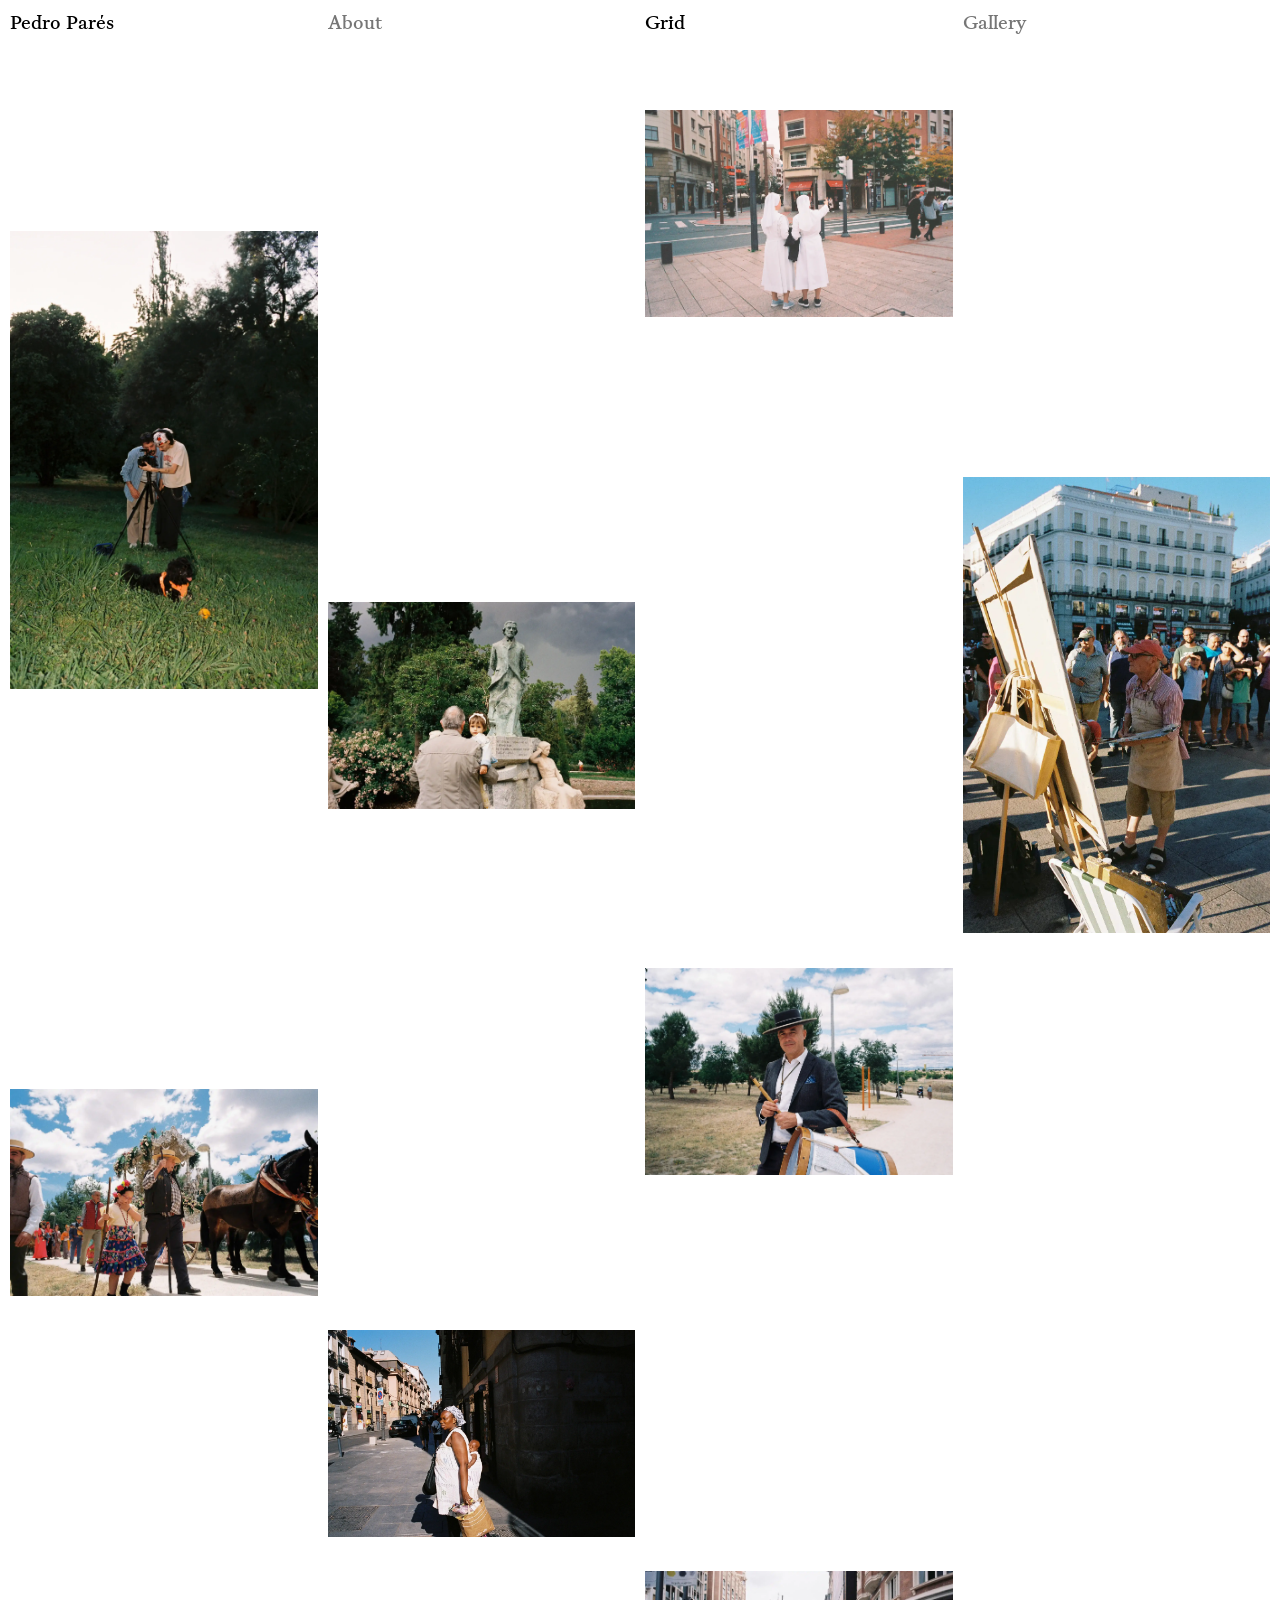
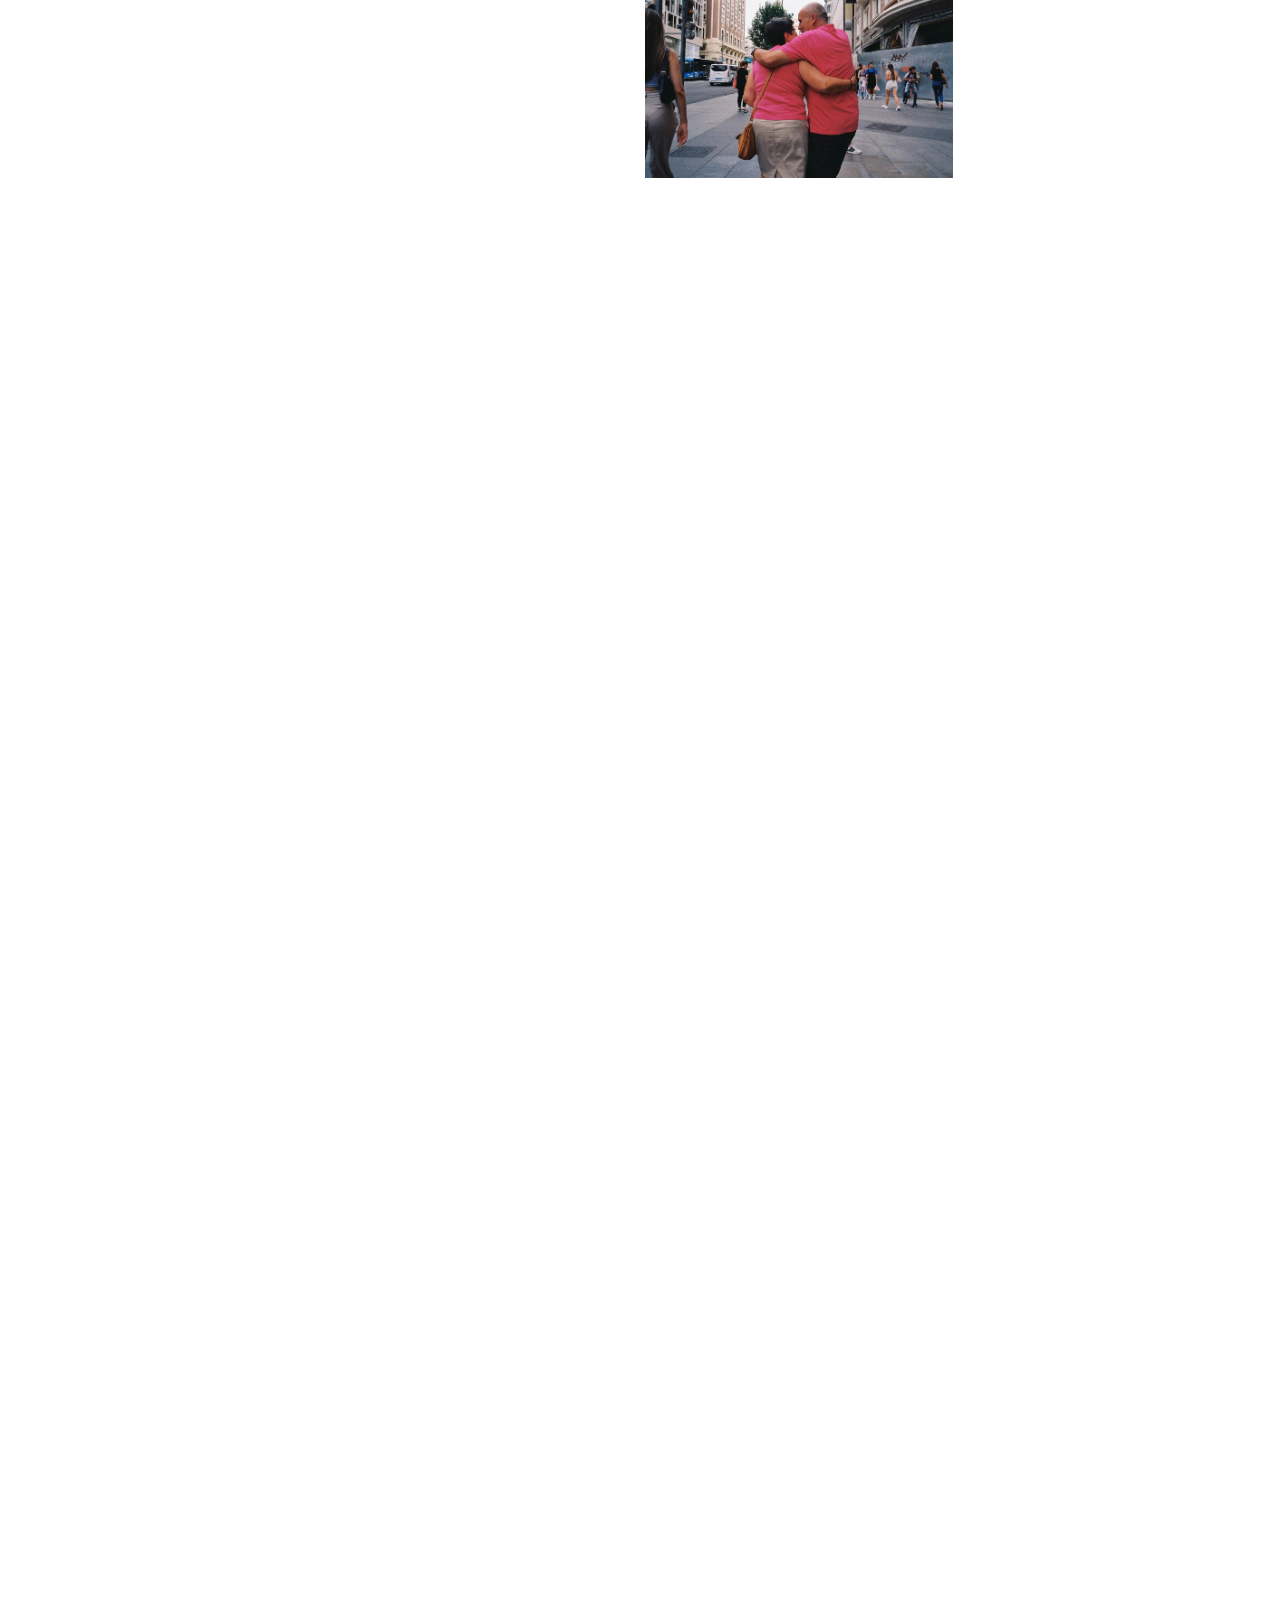
==== index.html @ 8b2f490a "Primer commit" ====
<!DOCTYPE html>
<html lang="en">
<head>
    <meta charset="UTF-8">
    <meta name="viewport" content="width=device-width, initial-scale=1.0">
    <title>Pedro Portfolio</title>
    <meta name="description" content="Photographic archive of street photography showing real urban life and city scenes.">
    <link rel="preload" href="Fuentes/ABC/ABCGaisyr-Light-Trial.woff2" as="font" type="font/woff2" crossorigin>
    <link rel="stylesheet" href="css/index.css">
    <link rel="icon" href="Media/favicon.png" type="image/png">
    <script defer src="js/index.js"></script>
</head>

<body>
<!--
    PEDRO PARÉS - PORTFOLIO
    Página principal con grid de fotografías en color.
    Secciones: Header, About, Grid Color, Back to Top, Footer Mobile
-->
    <svg xmlns="http://www.w3.org/2000/svg" style="display:none">
        <symbol id="icon-arrow-up" viewBox="0 0 45.83 78.14">
            <line stroke="#000" stroke-miterlimit="10" stroke-width="3" fill="#fff" x1="22.84" y1="2.15" x2="22.84" y2="78.14"/>
            <polyline fill="none" stroke="#000" stroke-miterlimit="10" stroke-width="3" points=".71 23.6 22.9 1.41 45.12 23.64"/>
        </symbol>
    </svg>
    <!-- HEADER -->
    <header class="header">

        <nav class="nav">
            <ul class="nav__ul">
                <li class="nav__link"><h1 class="h1">Pedro Parés</h1></li>
                <li class="nav__link nav__about">
                    <a href="#" class="nav__a notselected openAbout" title="About">About</a>
                </li>
                <li class="nav__link">
                    <span class="nav__a a" title="Grid section">Grid</span>
                </li>
                <li class="nav__link">
                    <a href="galeriacolor.html" class="nav__a notselected" title="Go to Gallery page">Gallery</a>
                </li>
            </ul>
        </nav>

    </header>


    <div class="header_small">

        <nav class="nav_small">
            <ul class="nav_small__ul">
                <li class="nav_small__link">
                    <span class="h1" title="Pedro Parés">Pedro Parés</span>
                </li>
                <li class="nav_small__link nav_small__about">
                    <a href="#" class="nav_small__a notselected openAbout" title="Open About section">
                        About
                    </a>
                </li>
            </ul>
        </nav>

    </div>
    <!-- HEADER -->


    <main>
    <!-- ABOUT -->
        <div class="about__container">

            <div class="about_content">

                <div class="about_grid">
                    <div class="div_grid__big">
                        <p class="p_about"> Pedro Parés is a Venezuelan photographer based in Madrid (Spain).
                        His work focuses on street photography, with a particular emphasis on portraying
                        cultural richness that surrounds us and exploring complex human emotions.
                        He also has a strong interest in the audiovisual field, with extensive experience
                        as a camera assistant and in the field of image direction.</p>
                    </div>
                </div>

                <div class="information_grid">
                    <div class="information_grid__contact">
                        <h2 class="contact_h2">Contact</h2>
                        <div class="contact_p__div">
                            <p class="p_contact">Photographs available for sell.</p>
                            <p class="p_contact">Price upon request.</p>
                        </div>
                        
                        <ul class="ul_contact">
                            <li class="li_contact"><a href="mailto:pedroapares@gmail.com" class="a_contact" title="Email">pedroapares@gmail.com</a></li>
                            <li class="li_contact"><a href="https://instagram.com/thespecialpares" class="a_contact" title="Instagram" target="_blank" rel="noreferrer">@thespecialpares</a></li>
                            <li class="li_contact"><a href="tel:+31654654876" class="a_contact" title="Phone">+31 654 654 876</a></li>
                        </ul>
                    </div>
                    <div class="information_grid__experience">
                        <h2 class="experience_h2">Experience</h2>
                        <ul class="ul_experience">
                            <li class="li_experience">Art Direction</li>
                            <li class="li_experience">Wedding Photography</li>
                            <li class="li_experience">Set Design</li>
                            <li class="li_experience">Event Photography</li>
                            <li class="li_experience">Photojournalism</li>
                        </ul>
                    </div>
                    <div class="information_grid__colaborators">
                        <h2 class="colaborators_h2">Colaborators</h2>
                        <ul class="ul_colaborators">
                            <li class="li_colaborators">Santiago Giusto</li>
                            <li class="li_colaborators">Nelson Van Campenhout</li>
                            <li class="li_colaborators">Leonardo Linan</li>
                            <li class="li_colaborators">Clara Murchinson</li>
                            <li class="li_colaborators">Margaux Jacques Linan</li>
                        </ul>
                    </div>
                </div>
                
            </div>

        </div>
    <!-- ABOUT -->



    <!-- GRID COLOR -->
    <div class="div__grid__color">
        <div class="div_img img_1__color img_horizontal">
            <picture>
                <source srcset="Media/optimizadas/grid_1_color.webp" type="image/webp">
                <img 
                    src="Media/grid_1_color.jpg"
                    alt="Street photography image"
                    title="Photograph 01"
                    fetchpriority="high"
                >
            </picture>
            <p class="caption">( 01 )</p>
        </div>

        <div class="div_img img_2__color img_vertical">
            <picture>
                <source srcset="Media/optimizadas/grid_2_color.webp" type="image/webp">
                <img 
                    src="Media/grid_2_color.jpg"
                    alt="Street photography image"
                    title="Photograph 02"
                    fetchpriority="high"
                >
            </picture>
            <p class="caption">( 02 )</p>
        </div>

        <div class="div_img img_3__color img_vertical">
            <picture>
                <source srcset="Media/optimizadas/grid_3_color.webp" type="image/webp">
                <img 
                    src="Media/grid_3_color.jpg"
                    alt="Street photography image"
                    title="Photograph 03"
                    fetchpriority="high"
                >
            </picture>
            <p class="caption">( 03 )</p>
        </div>

        <div class="div_img img_4__color img_horizontal">
            <picture>
                <source srcset="Media/optimizadas/grid_4_color.webp" type="image/webp">
                <img 
                    src="Media/grid_4_color.jpg"
                    alt="Street photography image"
                    title="Photograph 04"
                    fetchpriority="high"
                >
            </picture>
            <p class="caption">( 04 )</p>
        </div>

        <div class="div_img img_5__color img_horizontal">
            <picture>
                <source srcset="Media/optimizadas/grid_5_color.webp" type="image/webp">
                <img 
                    src="Media/grid_5_color.jpg"
                    alt="Street photography image"
                    title="Photograph 05"
                    loading="lazy"
                >
            </picture>
            <p class="caption">( 05 )</p>
        </div>

        <div class="div_img img_6__color img_horizontal">
            <picture>
                <source srcset="Media/optimizadas/grid_6_color.webp" type="image/webp">
                <img 
                    src="Media/grid_6_color.jpg"
                    alt="Street photography image"
                    title="Photograph 06"
                    loading="lazy"
                >
            </picture>
            <p class="caption">( 06 )</p>
        </div>

        <div class="div_img img_7__color img_horizontal">
            <picture>
                <source srcset="Media/optimizadas/grid_7_color.webp" type="image/webp">
                <img 
                    src="Media/grid_7_color.jpg"
                    alt="Street photography image"
                    title="Photograph 07"
                    loading="lazy"
                >
            </picture>
            <p class="caption">( 07 )</p>
        </div>

        <div class="div_img img_8__color img_horizontal">
            <picture>
                <source srcset="Media/optimizadas/grid_8_color.webp" type="image/webp">
                <img 
                    src="Media/grid_8_color.jpg"
                    alt="Street photography image"
                    title="Photograph 08"
                    loading="lazy"
                >
            </picture>
            <p class="caption">( 08 )</p>
        </div>

        <div class="div_img img_9__color img_vertical">
            <picture>
                <source srcset="Media/optimizadas/grid_9_color.webp" type="image/webp">
                <img 
                    src="Media/grid_9_color.jpg"
                    alt="Street photography image"
                    title="Photograph 09"
                    loading="lazy"
                >
            </picture>
            <p class="caption">( 09 )</p>
        </div>

        <div class="div_img img_10__color img_vertical">
            <picture>
                <source srcset="Media/optimizadas/grid_10_color.webp" type="image/webp">
                <img 
                    src="Media/grid_10_color.jpg"
                    alt="Street photography image"
                    title="Photograph 10"
                    loading="lazy"
                >
            </picture>
            <p class="caption">( 10 )</p>
        </div>

        <div class="div_img img_11__color img_horizontal">
            <picture>
                <source srcset="Media/optimizadas/grid_11_color.webp" type="image/webp">
                <img 
                    src="Media/grid_11_color.jpg"
                    alt="Street photography image"
                    title="Photograph 11"
                    loading="lazy"
                >
            </picture>
            <p class="caption">( 11 )</p>
        </div>

        <div class="div_img img_12__color img_horizontal">
            <picture>
                <source srcset="Media/optimizadas/grid_12_color.webp" type="image/webp">
                <img 
                    src="Media/grid_12_color.jpg"
                    alt="Street photography image"
                    title="Photograph 12"
                    loading="lazy"
                >
            </picture>
            <p class="caption">( 12 )</p>
        </div>

            <div class="div_img img_13__color img_horizontal">
            <picture>
                <source srcset="Media/optimizadas/grid_13_color.webp" type="image/webp">
                <img 
                    src="Media/grid_13_color.jpg"
                    alt="Street photography image"
                    title="Photograph 13"
                    loading="lazy"
                >
            </picture>
            <p class="caption">( 13 )</p>
        </div>

        <div class="div_img img_14__color img_horizontal">
            <picture>
                <source srcset="Media/optimizadas/grid_14_color.webp" type="image/webp">
                <img 
                    src="Media/grid_14_color.jpg"
                    alt="Street photography image"
                    title="Photograph 14"
                    loading="lazy"
                >
            </picture>
            <p class="caption">( 14 )</p>
        </div>

        <div class="div_img img_15__color img_horizontal">
            <picture>
                <source srcset="Media/optimizadas/grid_15_color.webp" type="image/webp">
                <img 
                    src="Media/grid_15_color.jpg"
                    alt="Street photography image"
                    title="Photograph 15"
                    loading="lazy"
                >
            </picture>
            <p class="caption">( 15 )</p>
        </div>

        <div class="div_img img_16__color img_horizontal">
            <picture>
                <source srcset="Media/optimizadas/grid_16_color.webp" type="image/webp">
                <img 
                    src="Media/grid_16_color.jpg"
                    alt="Street photography image"
                    title="Photograph 16"
                    loading="lazy"
                >
            </picture>
            <p class="caption">( 16 )</p>
        </div>

        <div class="div_img img_17__color img_horizontal">
            <picture>
                <source srcset="Media/optimizadas/grid_17_color.webp" type="image/webp">
                <img 
                    src="Media/grid_17_color.jpg"
                    alt="Street photography image"
                    title="Photograph 17"
                    loading="lazy"
                >
            </picture>
            <p class="caption">( 17 )</p>
        </div>

        <div class="div_img img_18__color img_horizontal">
            <picture>
                <source srcset="Media/optimizadas/grid_18_color.webp" type="image/webp">
                <img 
                    src="Media/grid_18_color.jpg"
                    alt="Street photography image"
                    title="Photograph 18"
                    loading="lazy"
                >
            </picture>
            <p class="caption">( 18 )</p>
        </div>

        <div class="div_img img_19__color img_vertical">
            <picture>
                <source srcset="Media/optimizadas/grid_19_color.webp" type="image/webp">
                <img 
                    src="Media/grid_19_color.jpg"
                    alt="Street photography image"
                    title="Photograph 19"
                    loading="lazy"
                >
            </picture>
            <p class="caption">( 19 )</p>
        </div>

        <div class="div_img img_20__color img_horizontal">
            <picture>
                <source srcset="Media/optimizadas/grid_20_color.webp" type="image/webp">
                <img 
                    src="Media/grid_20_color.jpg"
                    alt="Street photography image"
                    title="Photograph 20"
                    loading="lazy"
                >
            </picture>
            <p class="caption">( 20 )</p>
        </div>

        <div class="div_img img_21__color img_horizontal">
            <picture>
                <source srcset="Media/optimizadas/grid_21_color.webp" type="image/webp">
                <img 
                    src="Media/grid_21_color.jpg"
                    alt="Street photography image"
                    title="Photograph 21"
                    loading="lazy"
                >
            </picture>
            <p class="caption">( 21 )</p>
        </div>

        <div class="div_img img_22__color img_vertical">
            <picture>
                <source srcset="Media/optimizadas/grid_22_color.webp" type="image/webp">
                <img 
                    src="Media/grid_22_color.jpg"
                    alt="Street photography image"
                    title="Photograph 22"
                    loading="lazy"
                >
            </picture>
            <p class="caption">( 22 )</p>
        </div>

        <div class="div_img img_23__color img_horizontal">
            <picture>
                <source srcset="Media/optimizadas/grid_23_color.webp" type="image/webp">
                <img 
                    src="Media/grid_23_color.jpg"
                    alt="Street photography image"
                    title="Photograph 23"
                    loading="lazy"
                >
            </picture>
            <p class="caption">( 23 )</p>
        </div>

        <div class="div_img img_24__color img_horizontal">
            <picture>
                <source srcset="Media/optimizadas/grid_24_color.webp" type="image/webp">
                <img 
                    src="Media/grid_24_color.jpg"
                    alt="Street photography image"
                    title="Photograph 24"
                    loading="lazy"
                >
            </picture>
            <p class="caption">( 24 )</p>
        </div>

        <div class="div_img img_25__color img_horizontal">
            <picture>
                <source srcset="Media/optimizadas/grid_25_color.webp" type="image/webp">
                <img 
                    src="Media/grid_25_color.jpg"
                    alt="Street photography image"
                    title="Photograph 25"
                    loading="lazy"
                >
            </picture>
            <p class="caption">( 25 )</p>
        </div>

    </div>




    <!-- BACK TO THE TOP -->
    <div class="div_backTop">
        <ul class="ul_backTop">
            <li class="li_backTop"></li>
            <li class="li_backTop"></li>
            <li class="li_backTop"></li>
            <li class="li_backTop">
                <a href="#" id="btnTop" class="footer__a" title="Back to the top button">
                    <svg width="24" height="40">
                        <use href="#icon-arrow-up"/>
                    </svg>
                </a>
            </li>
        </ul>
    </div>
    <!-- BACK TO THE TOP -->



    </main>
    <!-- FOOTER MOBILE -->
    <footer class="footer">
        <ul class="ul_footer">
            <li class="li_footer">
                <span class="a__footer a" title="Grid">Grid</span>
            </li>
            <li class="li_footer">
                <a href="galeriacolor.html" class="a_footer notselected" title="Gallery">Gallery</a>
            </li>
        </ul>

    </footer>
    <!-- FOOTER MOBILE -->
</body>
</html>
---- css/index.css ----
/*
    PEDRO PARÉS - PORTFOLIO
    
    Bloques:
    - Tipografías: Fuentes ABC Gaisyr Light y Book
    - Root: Variables de colores, fuentes y tamaños
    - Reset CSS: Normalización de estilos
    - Componentes: Headings, párrafos y enlaces
    - Transiciones: Animaciones de entrada y galería
    - Body: Fondo general
    - Accesibilidad: Clase sr-only
    - Header: Navegación principal y móvil
    - About: Panel de información y contacto
    - Section Color: Grid de fotografías en color
    - Section B&W: Grid de fotografías en blanco y negro
    - Back to Top: Botón de scroll al inicio
    - Gallery: Galería de fotos
    - Media Mobile: Responsive para pantallas menores de 800px
    - Footer: Navegación móvil inferior
*/


/* TIPOGRAFÍAS */
@font-face {
    font-family: "ABC Gaisyr Light";
    src: url("../Fuentes/ABC/ABCGaisyr-Light-Trial.woff2") format("woff2");
    font-weight: 300;
    font-style: normal;
    font-display: swap;
}

@font-face {
    font-family: "ABC Gaisyr Book";
    src: url("../Fuentes/ABC/ABCGaisyr-Book-Trial.woff2") format("woff2");
    font-weight: 350;
    font-style: normal;
    font-display: swap;


}

@font-face {
    font-family: "ABC Gaisyr Regular";
    src: url("../Fuentes/ABC/ABCGaisyr-Regular-Trial.woff2") format("woff2");
    font-weight: 400;
    font-style: normal;
    font-display: swap;


}


/* ROOT */
:root {
    /*COLORES*/
    --text-dark: #000000; /* Color textos */
    --text-light: #767676; /* Color textos y enlaces */
    --text-hover: #c1c1c1; /* Color hover de textos */
    --background-about: rgba(255, 255, 255, 0.60); /* Color fondo About */
    --background-body: #ffffff; /* Color fondo */

    /*FUENTES*/
    --font-family-light: 'ABC Gaisyr Light';
    --font-family-book: 'ABC Gaisyr Book';
    --font-family-Regular: 'ABC Gaisyr Regular';

    /*SIZES*/
    --max-width-xl: 120rem; 
}




/* RESET CSS */
* {
    box-sizing: border-box;
    margin: 0;
    padding: 0;
    scroll-behavior: smooth;
}

img {
    max-width: 100%;
    height: auto;
    display: block;
}

a {
    color: inherit;
    text-decoration: none;
}

li {
    list-style: none;
}




/* COMPONENTES */
h1, .h1,
h2, .h2,
a, .a {
    font-weight: 350;
    font-size: clamp(1.125rem, 2vw, 1.1875rem);
    font-family: var(--font-family-Regular), serif;
}

h3, .h3 {
    font-weight: 350;
    font-size: clamp(0.875rem, 2vw, 0.9375rem);
    font-family: var(--font-family-book), serif;
    color: var(--text-light);
}

p {
    font-weight: 350;
    font-size: clamp(0.875rem, 2vw, 0.9375rem);
    font-family: var(--font-family-light), serif;
}



/* TRANSICIONES */
            /* TRANSICIÓN INICIO */

.header,
.header_small {
    opacity: 0;
    filter: blur(0px);
    transition: opacity 1.4s ease, filter 1.4s ease, transform 1.4s ease;
}

.div_img {
    opacity: 0;
    filter: blur(0px);
    transition: opacity 2.4s ease, filter 2.4s ease, transform 2.4s ease;
}

.div_img.is-visible,
.header.is-visible,
.header_small.is-visible {
    opacity: 1;
    filter: blur(0px);
}




           /* TRANSICIÓN GALERÍA */

.img_gallery,
.img_gallery__byn,
.caption_gallery,
.caption_gallery__byn {
    opacity: 0;
    transition: opacity 2.4s ease, filter 2.4s ease, transform 2.4s ease;
}

.img_gallery.is-visible,
.img_gallery__byn.is-visible,
.caption_gallery.is-visible,
.caption_gallery__byn.is-visible {
    opacity: 1;
    filter: blur(0px);
}

            /* TRANSICIÓN GALERÍA */




/* BODY */
body {
    background: var(--background-body);
}

/* OCULTAR BARRA DE SCROLL */
html {
    scrollbar-width: none;          /* Firefox */
    -ms-overflow-style: none;       /* Edge antiguo */
}

html::-webkit-scrollbar {
    display: none;                  /* Chrome, Safari */
}

/* ACCESIBILIDAD */
.sr-only {
    position: absolute;
    width: 1px;
    height: 1px;
    overflow: hidden;
    clip: rect(0, 0, 0, 0);
    white-space: nowrap;
}




/* HEADER */
.header {
    padding: 0.625rem;
    width: 100%;
    position: fixed;
    z-index: 100;
}

.nav__ul {
    display: grid;
    grid-template-columns: repeat(4, 1fr);
    gap: 0.625rem;
    text-align: left;
}

.nav__link {
    display: flex;
    align-items: center;
    transition: filter 1s ease, opacity 1s ease;
}

.nav__link.blurred {
    filter: blur(4px);
    opacity: 0.3;
}

.nav__group {
    display: flex;
    gap: 0.625rem;
}

.nav__about {
    position: relative;
    z-index: 100;
}

.header_small {
    padding: 0.625rem;
    width: 100%;
    position: fixed;
    display: none;
    z-index: 100;
}

.nav_small__ul {
    display: flex;
    justify-content: space-between;
    gap: 0.625rem;
}

.about__container {
    position: fixed;
    inset: 0;
    background-color: var(--background-about);
    backdrop-filter: blur(15px);
    -webkit-backdrop-filter: blur(15px);
    display: flex;
    flex-flow: row;
    gap: 1.25rem;
    padding: 2.5rem 0.3125rem;
    z-index: 90;
    opacity: 0;
    visibility: hidden;
    pointer-events: none;
    transition: opacity 1s ease, visibility 1s ease;
}

.about__container.active {
    opacity: 1;
    visibility: visible;
    pointer-events: all;
}

.nav__color {
    display: flex;
    gap: 0.625rem;
}

.notselected {

    color: var(--text-light);
    transition: color 0.4s ease;
}

.notselected:hover {
    color: #c1c1c1;
}

.notselected:active {
    color: var(--text-dark);
    font-family: var(--font-family-Regular);
}



/* ABOUT */
.about_content{
    width: 100%;
    margin: 0;
    padding: 0;
    opacity: 1;
    transition: opacity 1s ease;
}

.about__container:not(.active) .about_content {
    opacity: 0;
}

.about_grid{
    width: 100%;
    display: grid;
    grid-template-columns: repeat(4, 1fr);
    padding: 1.5rem 0;
}

.div_grid__big {
    grid-column: 2/4;
}

.information_grid {
    display: grid;
    grid-template-columns: repeat(4, 1fr);
}

.information_grid__contact {
    grid-column: 2;
}

.information_grid__experience {
    grid-column: 3;
}

.information_grid__colaborators {
    grid-column: 4;
}

.p_about {
    font-size: clamp(1.125rem, 2vw, 1.1875rem);
}

.a_contact, .li_experience, .li_colaborators {
    font-size: clamp(1rem, 2vw, 1.0625rem);
    color: var(--text-light);
    transition: color 0.4s ease;
}

.a_contact:hover {
    color: var(--text-dark);
}

.a_contact:active {
    color: var(--text-dark);
}

.information_grid__contact, .information_grid__experience, .information_grid__colaborators {
    display: flex;
    flex-flow: column;
    gap: 0.625rem;
}

.ul_contact,
.ul_experience,
.ul_colaborators {
    display: flex;
    flex-flow: column;
    gap: 0.3125rem;
}




/* SECTION COLOR */
.div__grid__color {
    padding: 6.25rem 0.625rem;
    display: grid;
    grid-template-columns: repeat(4, 1fr);
    gap: 0.625rem;
    max-width: var(--max-width-xl);
    margin: 0 auto;
    transition: filter 1s ease; /*BLUR*/
}

.div__grid__color.blurred {
    filter: blur(8px); /*BLUR*/
}


.div__grid__color img {
    height: auto;
    object-fit: cover;
    display: block;
    transition: opacity 0.2s ease, transform 0.2s ease;
}


.img_1__color { grid-column: 3; grid-row: 2 / span 2; }

.img_2__color { grid-column: 1; grid-row: 3 / span 4; }

.img_3__color { grid-column: 4; grid-row: 5 / span 4; }

.img_4__color { grid-column: 2; grid-row: 6 / span 2; }

.img_5__color { grid-column: 3; grid-row: 9 / span 2; }

.img_6__color { grid-column: 1; grid-row: 10 / span 2; }

.img_7__color { grid-column: 2; grid-row: 12 / span 2; }

.img_8__color { grid-column: 3; grid-row: 14 / span 2; }

.img_9__color { grid-column: 4; grid-row: 16 / span 4; }

.img_10__color { grid-column: 1; grid-row: 17 / span 4; }

.img_11__color { grid-column: 3; grid-row: 19 / span 2; }

.img_12__color { grid-column: 2; grid-row: 21 / span 2; }

.img_13__color { grid-column: 1; grid-row: 23 / span 2; }

.img_14__color { grid-column: 4; grid-row: 23 / span 2; }

.img_15__color { grid-column: 2; grid-row: 27 / span 2; }

.img_16__color { grid-column: 4; grid-row: 29 / span 2; }

.img_17__color { grid-column: 3; grid-row: 31 / span 2; }

.img_18__color { grid-column: 2; grid-row: 33 / span 2; }

.img_19__color { grid-column: 1; grid-row: 35 / span 4; }

.img_20__color { grid-column: 4; grid-row: 35 / span 2; }

.img_21__color { grid-column: 3; grid-row: 38 / span 2; }

.img_22__color { grid-column: 1; grid-row: 40 / span 4; }

.img_23__color { grid-column: 4; grid-row: 41 / span 2; }

.img_24__color { grid-column: 3; grid-row: 44 / span 2; }

.img_25__color { grid-column: 1; grid-row: 47 / span 2; }


.div_img {
    display: flex;
    flex-flow: column nowrap;
    gap: 0.3125rem;
    align-items: center;
    position: relative;
    overflow: hidden;
}

.div_img img {
    width: 100%;
    display: block;
}

.caption {
    opacity: 0;
    transition: opacity 0.6s ease;
}

.div_img:hover .caption {
    opacity: 1;
}

.caption.hidden {
    opacity: 0;
}



/* SECTION BLANCO Y NEGRO */
.div__grid__byn {
    padding: 6.25rem 0.625rem;
    display: grid;
    grid-template-columns: repeat(4, 1fr);
    gap: 0.625rem;
    max-width: var(--max-width-xl);
    margin: 0 auto;
}

.div__grid__byn img {
    width: 100%;
    height: 100%;
    object-fit: cover;
    display: block;
}

.img_1__byn { grid-column: 4; grid-row: 2 / span 4; }
.img_2__byn { grid-column: 2; grid-row: 3 / span 2; }
.img_3__byn { grid-column: 1; grid-row: 5 / span 4; }
.img_4__byn { grid-column: 3; grid-row: 6 / span 2; }
.img_5__byn { grid-column: 2; grid-row: 8 / span 2; }
.img_6__byn { grid-column: 3; grid-row: 10 / span 2; }
.img_7__byn { grid-column: 1; grid-row: 11 / span 2; }
.img_8__byn { grid-column: 4; grid-row: 12 / span 4; }
.img_9__byn { grid-column: 2; grid-row: 16 / span 2; }
.img_10__byn { grid-column: 1; grid-row: 18 / span 2; }
.img_11__byn { grid-column: 3; grid-row: 19 / span 2; }
.img_12__byn { grid-column: 2; grid-row: 21 / span 4; }
.img_13__byn { grid-column: 4; grid-row: 25 / span 2; }
.img_14__byn { grid-column: 1; grid-row: 26 / span 2; }
.img_15__byn { grid-column: 2; grid-row: 28 / span 2; }
.img_16__byn { grid-column: 3; grid-row: 30 / span 2; }
.img_17__byn { grid-column: 1; grid-row: 32 / span 2; }
.img_18__byn { grid-column: 3; grid-row: 32 / span 2; }
.img_19__byn { grid-column: 2; grid-row: 36 / span 2; }
.img_20__byn { grid-column: 4; grid-row: 38 / span 2; }
.img_21__byn { grid-column: 2; grid-row: 40 / span 2; }
.img_22__byn { grid-column: 1; grid-row: 42 / span 2; }
.img_23__byn { grid-column: 4; grid-row: 43 / span 4; }
.img_24__byn { grid-column: 2; grid-row: 46 / span 2; }
.img_25__byn { grid-column: 1; grid-row: 48 / span 2; }




/* BACK TO THE TOP */
.div_backTop {
    position: fixed;
    width: 100%;
    padding: 0.625rem;
    bottom: 0;
}

.ul_backTop {
    display: flex;
    flex-flow: row;
    gap: 0.625rem;
}

.li_backTop {
    display: flex;
    flex-flow: row;
    flex: 1 1 18.75rem;
}

#btnTop {
    display: none;
}




/* GALLERY */
.main, .main__byn {
    height: 100vh;
    padding-top: 3rem;
}

.div_gallery, .div_gallery__byn {
    display: flex;
    flex-flow: row wrap;
    justify-content: center;
    align-items: center;
    height: 100%;
}

.div_gallery__izquierda, .div_gallery__derecha, .div_gallery__izquierda__byn, .div_gallery__derecha__byn {
    display: flex;
    flex: 1;
    justify-content: center;
    align-items: center;
    flex-flow: column;
    gap: 0.625rem;
}

.img_gallery, .img_gallery__byn {
    height: auto;
    cursor: pointer;
    width: 100%;
    max-width: 40.625rem;
    object-fit: cover;
    transition: opacity .25s ease, width .35s ease;
}

.vertical, .vertical__byn {
    width: 60%;
    object-fit: cover;
    transition: opacity 0.25s ease;
}

.horizontal, .horizontal__byn {
    width: 75%;
    object-fit: cover;
    transition: opacity 0.25s ease;
}

.caption_gallery, .caption_gallery__byn {
    display: flex;
}

.btn-gallery {
    background: none;
    border: none;
    padding: 0;
    margin: 0;
    cursor: pointer;
    display: block;
    width: 100%;
}




/* FOOTER */
.footer {
    position: fixed;
    bottom: 0;
    left: 0;
    padding: 0.625rem;
    width: 100%;
    display: none;
}

.ul_footer {
    display: flex;
    justify-content: space-between;
    gap: 0.625rem;
}

.li_footer {
    display: flex;
    gap: 0.625rem;
}




/* MEDIA MOBILE */
@media (max-width: 800px) {

    /* HEADER */
    .header {
        display: none;
    }

    .header_small {
        display: block;
    }



    /* ABOUT */
    .about__container {
        overflow-y: auto;
        overflow-x: hidden;
        padding: 2.5rem 2.5rem 2.5rem 0.625rem;
    }

    .about_grid {
        display: block;
    }

    .div_grid__big {
        grid-column: unset;
    }

    .information_grid {
        display: grid;
        grid-template-columns: 1fr 1fr;
        grid-template-rows: auto auto;
        row-gap: 1.875rem;
    }

    .information_grid__contact {
        grid-column: 1 / span 2;
        grid-row: 2;
    }

    .information_grid__experience {
        grid-column: 1;
        grid-row: 1;
    }

    .information_grid__colaborators {
        grid-column: 2;
        grid-row: 1;
    }

    .about__container {
        overflow-y: auto;
        padding: 2.5rem 1.25rem 1.25rem 0.625rem;
    }



    /* SECTION COLOR + BLANCO Y NEGRO */
    .div__grid__color, .div__grid__byn {
        grid-template-columns: 1fr;
        gap: 2.5rem;
        justify-items: center;
    }

    .img_horizontal {
        width: 40%;
    }

    .img_vertical {
        width: 25%;
    }

    .img_horizontal img,
    .img_vertical img {
        width: 100%;
    }

    .div__grid__color .div_img,
    .div__grid__byn .div_img {
        grid-column: auto;
        grid-row: auto;
    }

    .caption {
        display: none;
    }



    /* BACK TO THE TOP */
    .div_backTop {
        display: none;
    }



    /* GALLERY */
    .div_gallery,
    .div_gallery__byn {
        flex-flow: column;
    }

    .div_gallery__izquierda,
    .div_gallery__derecha {
        flex: unset;
        width: 100%;
    }

    .div_gallery__derecha,
    .div_gallery__derecha__byn {
        display: none;
    }

    .div_gallery__izquierda {
        align-items: center;
    }

    .div_gallery__izquierda__byn {
        flex: 1;
        height: 100%;
        justify-content: center;
        align-items: center;
    }

   

    .img_gallery,
    .horizontal,
    .img_gallery__byn,
    .horizontal__byn {
        width: clamp(90%, 75vw, 95%);
        max-width: unset;
    }

  
    .vertical,
    .vertical__byn {
        width: clamp(55%, 75vw, 59%);
        max-width: unset;
    }

    .div_gallery__izquierda__byn {
        flex: unset;
        height: auto;       
        justify-content: center;  
        align-items: center;
        gap: 0.625rem;     
    }




    /* FOOTER */
    .footer {
        display: block;
    }

}
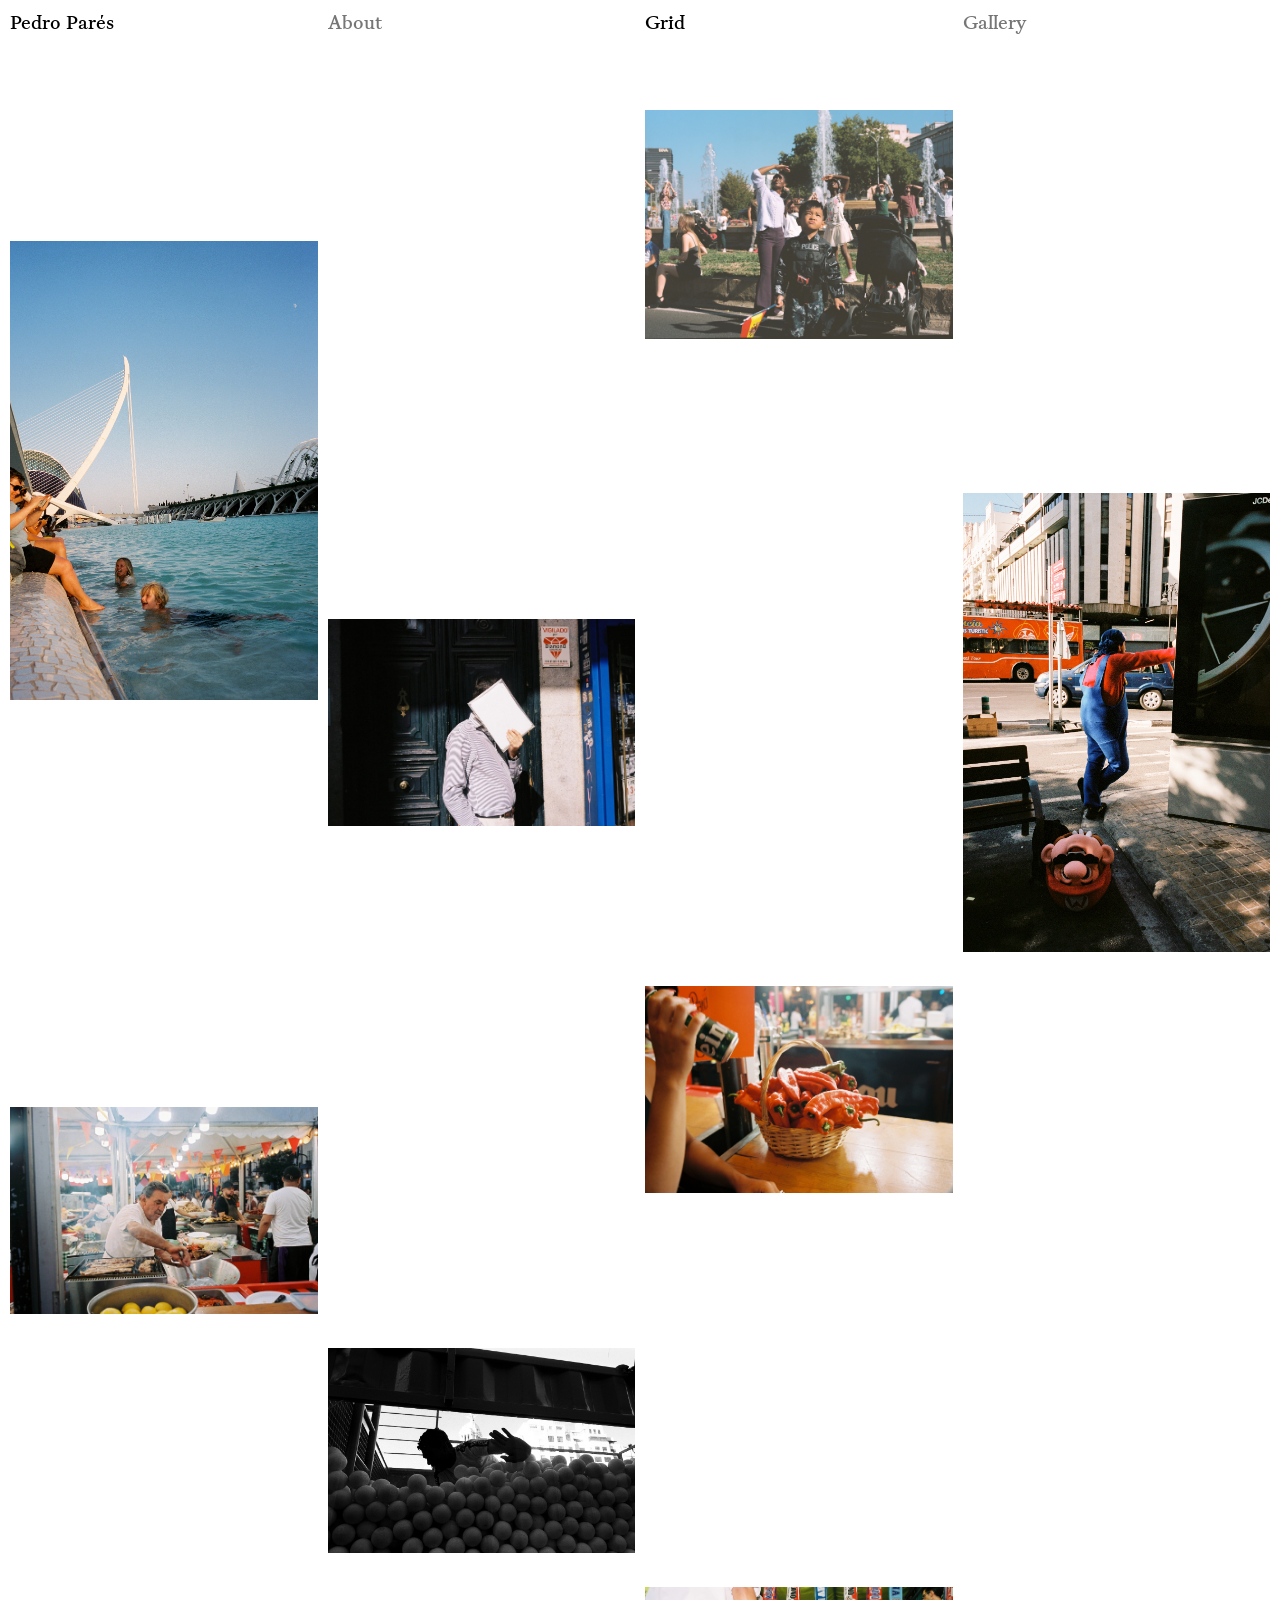
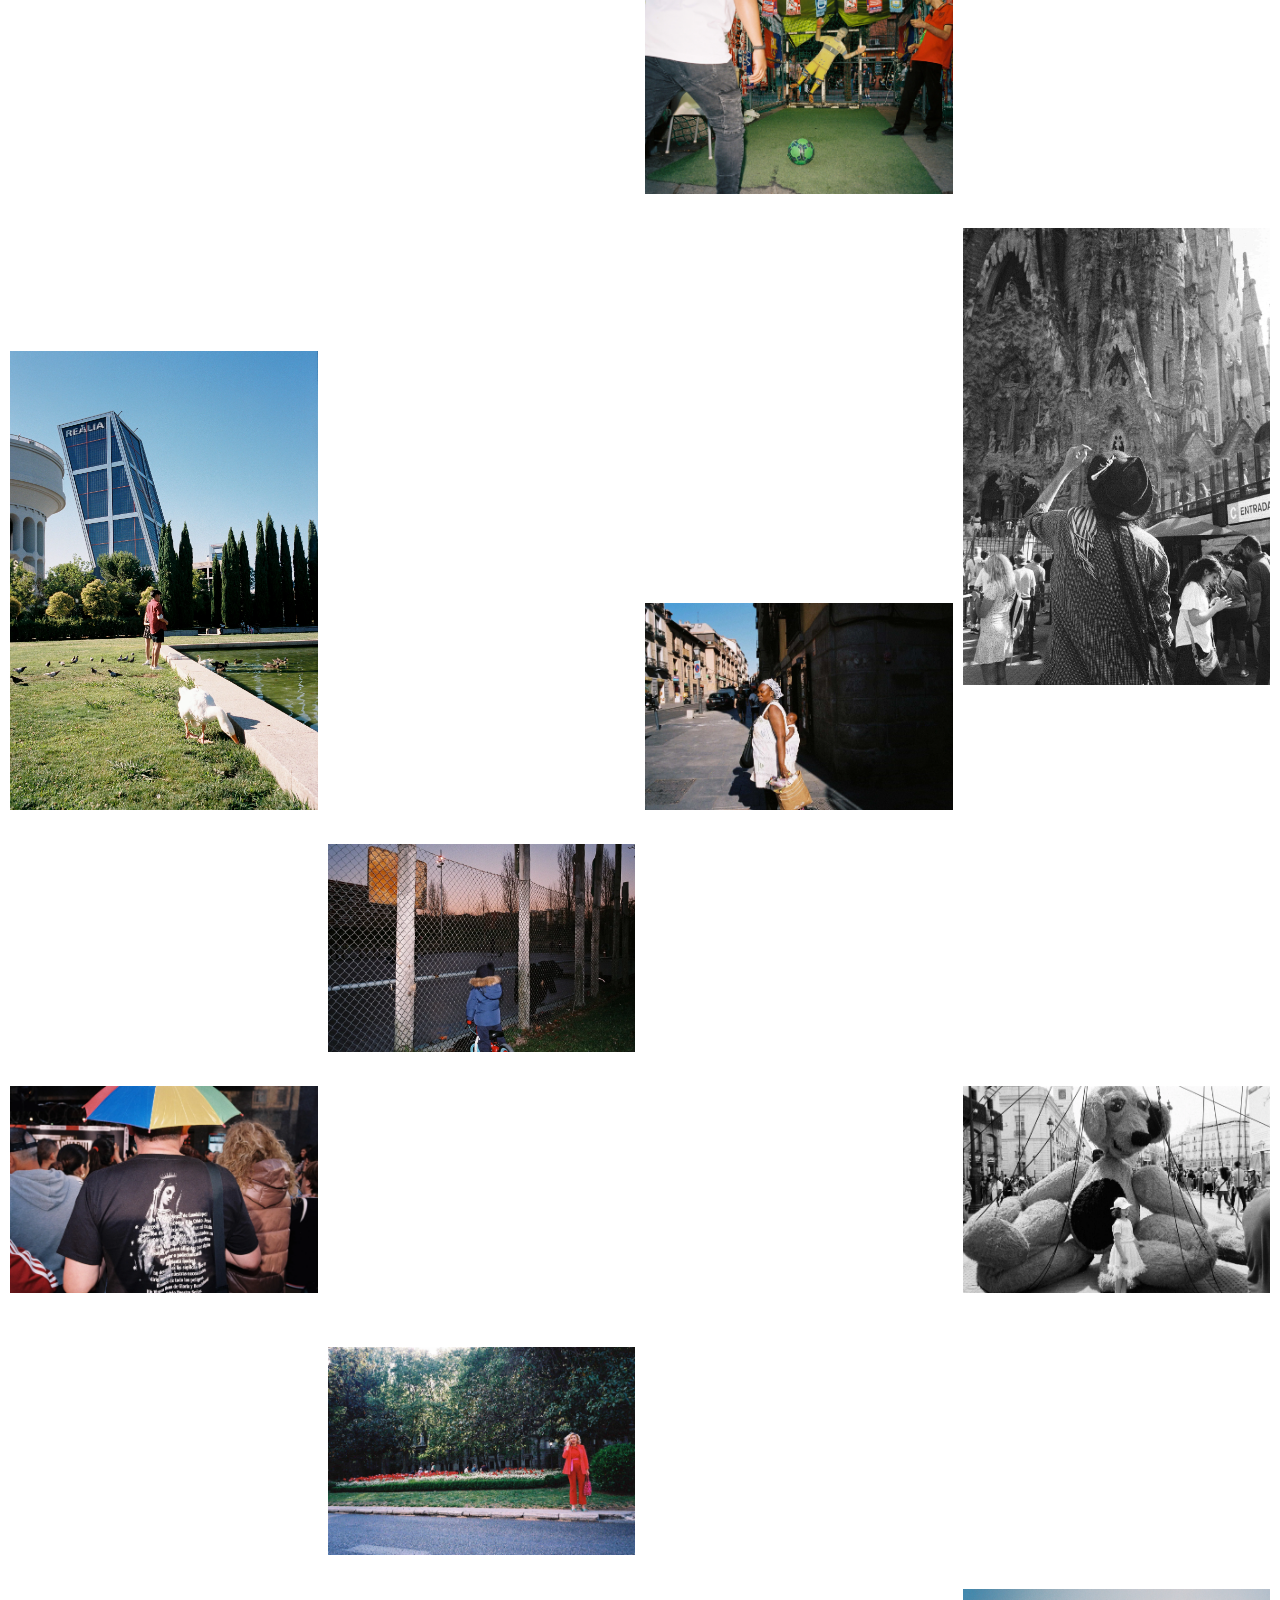
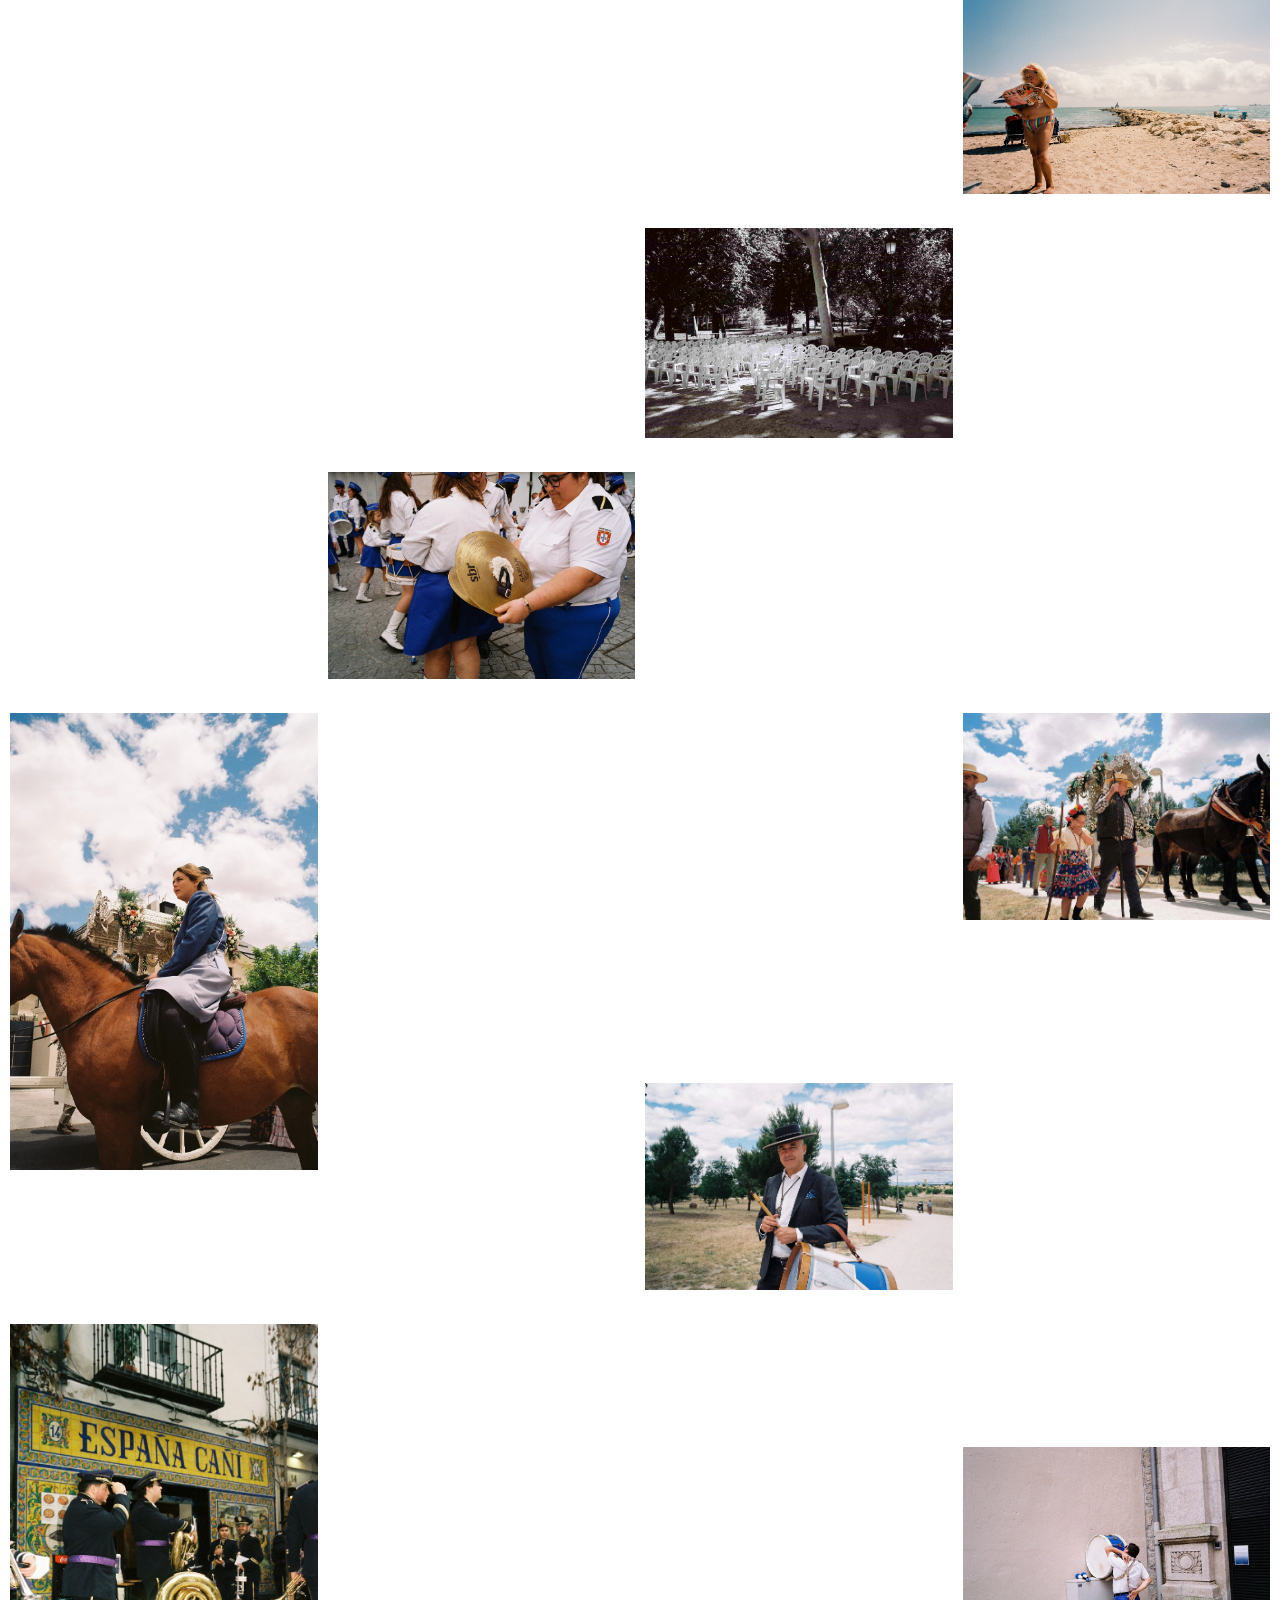
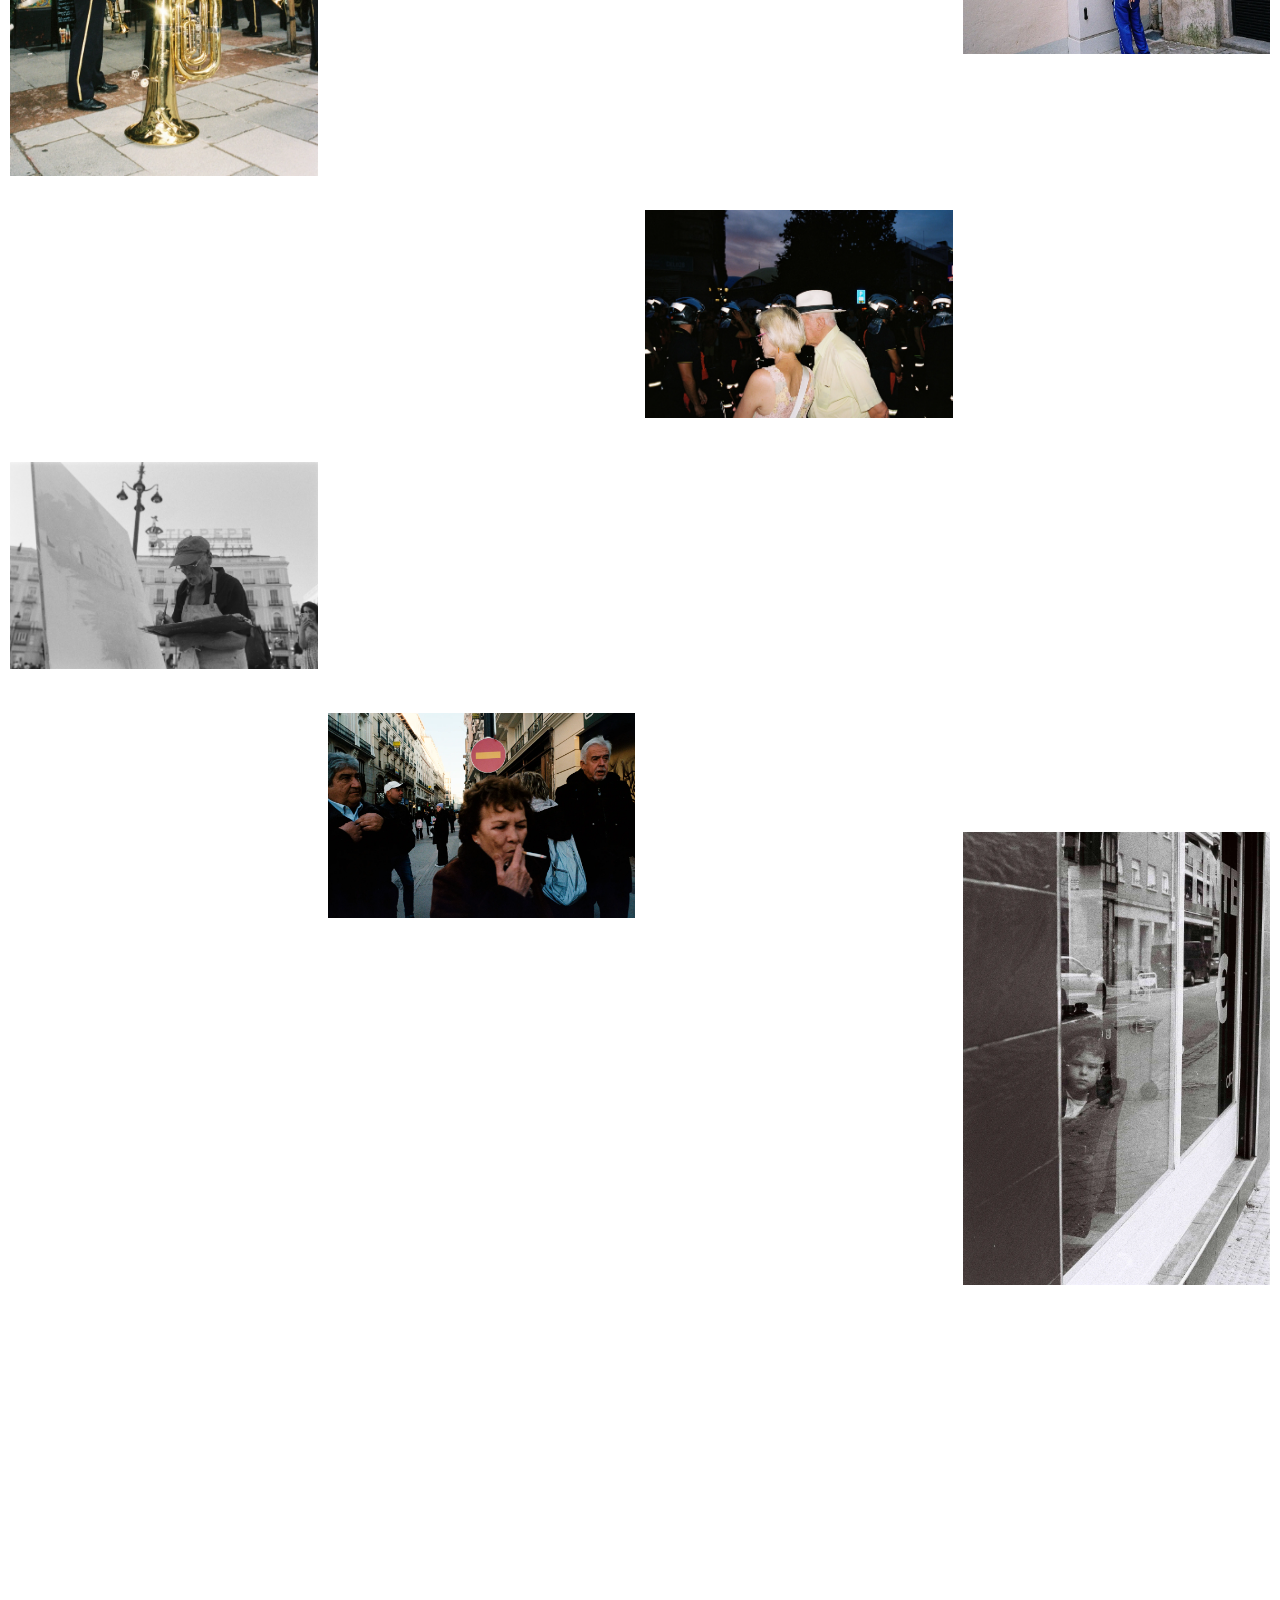
==== commit 9aa26f38: "new" ====
--- a/index.html
+++ b/index.html
@@ -126,7 +126,7 @@
     <div class="div__grid__color">
         <div class="div_img img_1__color img_horizontal">
             <picture>
-                <source srcset="Media/optimizadas/grid_1_color.webp" type="image/webp">
+                <source srcset="Media/optimizadas/grid_1_color_new.webp" type="image/webp">
                 <img 
                     src="Media/grid_1_color.jpg"
                     alt="Street photography image"
@@ -139,7 +139,7 @@
 
         <div class="div_img img_2__color img_vertical">
             <picture>
-                <source srcset="Media/optimizadas/grid_2_color.webp" type="image/webp">
+                <source srcset="Media/optimizadas/grid_2_color_new.webp" type="image/webp">
                 <img 
                     src="Media/grid_2_color.jpg"
                     alt="Street photography image"
@@ -152,7 +152,7 @@
 
         <div class="div_img img_3__color img_vertical">
             <picture>
-                <source srcset="Media/optimizadas/grid_3_color.webp" type="image/webp">
+                <source srcset="Media/optimizadas/grid_3_color_new.webp" type="image/webp">
                 <img 
                     src="Media/grid_3_color.jpg"
                     alt="Street photography image"
@@ -165,7 +165,7 @@
 
         <div class="div_img img_4__color img_horizontal">
             <picture>
-                <source srcset="Media/optimizadas/grid_4_color.webp" type="image/webp">
+                <source srcset="Media/optimizadas/grid_4_color_new.webp" type="image/webp">
                 <img 
                     src="Media/grid_4_color.jpg"
                     alt="Street photography image"
@@ -178,7 +178,7 @@
 
         <div class="div_img img_5__color img_horizontal">
             <picture>
-                <source srcset="Media/optimizadas/grid_5_color.webp" type="image/webp">
+                <source srcset="Media/optimizadas/grid_5_color_new.webp" type="image/webp">
                 <img 
                     src="Media/grid_5_color.jpg"
                     alt="Street photography image"
@@ -191,7 +191,7 @@
 
         <div class="div_img img_6__color img_horizontal">
             <picture>
-                <source srcset="Media/optimizadas/grid_6_color.webp" type="image/webp">
+                <source srcset="Media/optimizadas/grid_6_color_new.webp" type="image/webp">
                 <img 
                     src="Media/grid_6_color.jpg"
                     alt="Street photography image"
@@ -204,7 +204,7 @@
 
         <div class="div_img img_7__color img_horizontal">
             <picture>
-                <source srcset="Media/optimizadas/grid_7_color.webp" type="image/webp">
+                <source srcset="Media/optimizadas/grid_7_color_new.webp" type="image/webp">
                 <img 
                     src="Media/grid_7_color.jpg"
                     alt="Street photography image"
@@ -217,7 +217,7 @@
 
         <div class="div_img img_8__color img_horizontal">
             <picture>
-                <source srcset="Media/optimizadas/grid_8_color.webp" type="image/webp">
+                <source srcset="Media/optimizadas/grid_8_color_new.webp" type="image/webp">
                 <img 
                     src="Media/grid_8_color.jpg"
                     alt="Street photography image"
@@ -230,7 +230,7 @@
 
         <div class="div_img img_9__color img_vertical">
             <picture>
-                <source srcset="Media/optimizadas/grid_9_color.webp" type="image/webp">
+                <source srcset="Media/optimizadas/grid_9_color_new.webp" type="image/webp">
                 <img 
                     src="Media/grid_9_color.jpg"
                     alt="Street photography image"
@@ -243,7 +243,7 @@
 
         <div class="div_img img_10__color img_vertical">
             <picture>
-                <source srcset="Media/optimizadas/grid_10_color.webp" type="image/webp">
+                <source srcset="Media/optimizadas/grid_10_color_new.webp" type="image/webp">
                 <img 
                     src="Media/grid_10_color.jpg"
                     alt="Street photography image"
@@ -256,7 +256,7 @@
 
         <div class="div_img img_11__color img_horizontal">
             <picture>
-                <source srcset="Media/optimizadas/grid_11_color.webp" type="image/webp">
+                <source srcset="Media/optimizadas/grid_11_color_new.webp" type="image/webp">
                 <img 
                     src="Media/grid_11_color.jpg"
                     alt="Street photography image"
@@ -269,7 +269,7 @@
 
         <div class="div_img img_12__color img_horizontal">
             <picture>
-                <source srcset="Media/optimizadas/grid_12_color.webp" type="image/webp">
+                <source srcset="Media/optimizadas/grid_12_color_new.webp" type="image/webp">
                 <img 
                     src="Media/grid_12_color.jpg"
                     alt="Street photography image"
@@ -282,7 +282,7 @@
 
             <div class="div_img img_13__color img_horizontal">
             <picture>
-                <source srcset="Media/optimizadas/grid_13_color.webp" type="image/webp">
+                <source srcset="Media/optimizadas/grid_13_color_new.webp" type="image/webp">
                 <img 
                     src="Media/grid_13_color.jpg"
                     alt="Street photography image"
@@ -295,7 +295,7 @@
 
         <div class="div_img img_14__color img_horizontal">
             <picture>
-                <source srcset="Media/optimizadas/grid_14_color.webp" type="image/webp">
+                <source srcset="Media/optimizadas/grid_14_color_new.webp" type="image/webp">
                 <img 
                     src="Media/grid_14_color.jpg"
                     alt="Street photography image"
@@ -308,7 +308,7 @@
 
         <div class="div_img img_15__color img_horizontal">
             <picture>
-                <source srcset="Media/optimizadas/grid_15_color.webp" type="image/webp">
+                <source srcset="Media/optimizadas/grid_15_color_new.webp" type="image/webp">
                 <img 
                     src="Media/grid_15_color.jpg"
                     alt="Street photography image"
@@ -321,7 +321,7 @@
 
         <div class="div_img img_16__color img_horizontal">
             <picture>
-                <source srcset="Media/optimizadas/grid_16_color.webp" type="image/webp">
+                <source srcset="Media/optimizadas/grid_16_color_new.webp" type="image/webp">
                 <img 
                     src="Media/grid_16_color.jpg"
                     alt="Street photography image"
@@ -334,7 +334,7 @@
 
         <div class="div_img img_17__color img_horizontal">
             <picture>
-                <source srcset="Media/optimizadas/grid_17_color.webp" type="image/webp">
+                <source srcset="Media/optimizadas/grid_17_color_new.webp" type="image/webp">
                 <img 
                     src="Media/grid_17_color.jpg"
                     alt="Street photography image"
@@ -347,7 +347,7 @@
 
         <div class="div_img img_18__color img_horizontal">
             <picture>
-                <source srcset="Media/optimizadas/grid_18_color.webp" type="image/webp">
+                <source srcset="Media/optimizadas/grid_18_color_new.webp" type="image/webp">
                 <img 
                     src="Media/grid_18_color.jpg"
                     alt="Street photography image"
@@ -360,7 +360,7 @@
 
         <div class="div_img img_19__color img_vertical">
             <picture>
-                <source srcset="Media/optimizadas/grid_19_color.webp" type="image/webp">
+                <source srcset="Media/optimizadas/grid_19_color_new.webp" type="image/webp">
                 <img 
                     src="Media/grid_19_color.jpg"
                     alt="Street photography image"
@@ -373,7 +373,7 @@
 
         <div class="div_img img_20__color img_horizontal">
             <picture>
-                <source srcset="Media/optimizadas/grid_20_color.webp" type="image/webp">
+                <source srcset="Media/optimizadas/grid_20_color_new.webp" type="image/webp">
                 <img 
                     src="Media/grid_20_color.jpg"
                     alt="Street photography image"
@@ -386,7 +386,7 @@
 
         <div class="div_img img_21__color img_horizontal">
             <picture>
-                <source srcset="Media/optimizadas/grid_21_color.webp" type="image/webp">
+                <source srcset="Media/optimizadas/grid_21_color_new.webp" type="image/webp">
                 <img 
                     src="Media/grid_21_color.jpg"
                     alt="Street photography image"
@@ -399,7 +399,7 @@
 
         <div class="div_img img_22__color img_vertical">
             <picture>
-                <source srcset="Media/optimizadas/grid_22_color.webp" type="image/webp">
+                <source srcset="Media/optimizadas/grid_22_color_new.webp" type="image/webp">
                 <img 
                     src="Media/grid_22_color.jpg"
                     alt="Street photography image"
@@ -412,7 +412,7 @@
 
         <div class="div_img img_23__color img_horizontal">
             <picture>
-                <source srcset="Media/optimizadas/grid_23_color.webp" type="image/webp">
+                <source srcset="Media/optimizadas/grid_23_color_new.webp" type="image/webp">
                 <img 
                     src="Media/grid_23_color.jpg"
                     alt="Street photography image"
@@ -425,7 +425,7 @@
 
         <div class="div_img img_24__color img_horizontal">
             <picture>
-                <source srcset="Media/optimizadas/grid_24_color.webp" type="image/webp">
+                <source srcset="Media/optimizadas/grid_24_color_new.webp" type="image/webp">
                 <img 
                     src="Media/grid_24_color.jpg"
                     alt="Street photography image"
@@ -438,7 +438,7 @@
 
         <div class="div_img img_25__color img_horizontal">
             <picture>
-                <source srcset="Media/optimizadas/grid_25_color.webp" type="image/webp">
+                <source srcset="Media/optimizadas/grid_25_color_new.webp" type="image/webp">
                 <img 
                     src="Media/grid_25_color.jpg"
                     alt="Street photography image"
@@ -447,6 +447,206 @@
                 >
             </picture>
             <p class="caption">( 25 )</p>
+        </div>
+
+                <div class="div_img img_26__color img_horizontal">
+            <picture>
+                <source srcset="Media/optimizadas/grid_26_color_new.webp" type="image/webp">
+                <img src="Media/grid_26_color.jpg" alt="Street photography image" title="Photograph 26" loading="lazy">
+            </picture>
+            <p class="caption">( 26 )</p>
+        </div>
+
+        <div class="div_img img_27__color img_vertical">
+            <picture>
+                <source srcset="Media/optimizadas/grid_27_color_new.webp" type="image/webp">
+                <img src="Media/grid_27_color.jpg" alt="Street photography image" title="Photograph 27" loading="lazy">
+            </picture>
+            <p class="caption">( 27 )</p>
+        </div>
+
+        <div class="div_img img_28__color img_horizontal">
+            <picture>
+                <source srcset="Media/optimizadas/grid_28_color_new.webp" type="image/webp">
+                <img src="Media/grid_28_color.jpg" alt="Street photography image" title="Photograph 28" loading="lazy">
+            </picture>
+            <p class="caption">( 28 )</p>
+        </div>
+
+        <div class="div_img img_29__color img_horizontal">
+            <picture>
+                <source srcset="Media/optimizadas/grid_29_color_new.webp" type="image/webp">
+                <img src="Media/grid_29_color.jpg" alt="Street photography image" title="Photograph 29" loading="lazy">
+            </picture>
+            <p class="caption">( 29 )</p>
+        </div>
+
+        <div class="div_img img_30__color img_horizontal">
+            <picture>
+                <source srcset="Media/optimizadas/grid_30_color_new.webp" type="image/webp">
+                <img src="Media/grid_30_color.jpg" alt="Street photography image" title="Photograph 30" loading="lazy">
+            </picture>
+            <p class="caption">( 30 )</p>
+        </div>
+
+        <div class="div_img img_31__color img_vertical">
+            <picture>
+                <source srcset="Media/optimizadas/grid_31_color_new.webp" type="image/webp">
+                <img src="Media/grid_31_color.jpg" alt="Street photography image" title="Photograph 31" loading="lazy">
+            </picture>
+            <p class="caption">( 31 )</p>
+        </div>
+
+        <div class="div_img img_32__color img_horizontal">
+            <picture>
+                <source srcset="Media/optimizadas/grid_32_color_new.webp" type="image/webp">
+                <img src="Media/grid_32_color.jpg" alt="Street photography image" title="Photograph 32" loading="lazy">
+            </picture>
+            <p class="caption">( 32 )</p>
+        </div>
+
+        <div class="div_img img_33__color img_horizontal">
+            <picture>
+                <source srcset="Media/optimizadas/grid_33_color_new.webp" type="image/webp">
+                <img src="Media/grid_33_color.jpg" alt="Street photography image" title="Photograph 33" loading="lazy">
+            </picture>
+            <p class="caption">( 33 )</p>
+        </div>
+
+        <div class="div_img img_34__color img_horizontal">
+            <picture>
+                <source srcset="Media/optimizadas/grid_34_color_new.webp" type="image/webp">
+                <img src="Media/grid_34_color.jpg" alt="Street photography image" title="Photograph 34" loading="lazy">
+            </picture>
+            <p class="caption">( 34 )</p>
+        </div>
+
+        <div class="div_img img_35__color img_vertical">
+            <picture>
+                <source srcset="Media/optimizadas/grid_35_color_new.webp" type="image/webp">
+                <img src="Media/grid_35_color.jpg" alt="Street photography image" title="Photograph 35" loading="lazy">
+            </picture>
+            <p class="caption">( 35 )</p>
+        </div>
+
+        <div class="div_img img_36__color img_horizontal">
+            <picture>
+                <source srcset="Media/optimizadas/grid_36_color_new.webp" type="image/webp">
+                <img src="Media/grid_36_color.jpg" alt="Street photography image" title="Photograph 36" loading="lazy">
+            </picture>
+            <p class="caption">( 36 )</p>
+        </div>
+
+        <div class="div_img img_37__color img_horizontal">
+            <picture>
+                <source srcset="Media/optimizadas/grid_37_color_new.webp" type="image/webp">
+                <img src="Media/grid_37_color.jpg" alt="Street photography image" title="Photograph 37" loading="lazy">
+            </picture>
+            <p class="caption">( 37 )</p>
+        </div>
+
+        <div class="div_img img_38__color img_horizontal">
+            <picture>
+                <source srcset="Media/optimizadas/grid_38_color_new.webp" type="image/webp">
+                <img src="Media/grid_38_color.jpg" alt="Street photography image" title="Photograph 38" loading="lazy">
+            </picture>
+            <p class="caption">( 38 )</p>
+        </div>
+
+        <div class="div_img img_39__color img_vertical">
+            <picture>
+                <source srcset="Media/optimizadas/grid_39_color_new.webp" type="image/webp">
+                <img src="Media/grid_39_color.jpg" alt="Street photography image" title="Photograph 39" loading="lazy">
+            </picture>
+            <p class="caption">( 39 )</p>
+        </div>
+
+        <div class="div_img img_40__color img_horizontal">
+            <picture>
+                <source srcset="Media/optimizadas/grid_40_color_new.webp" type="image/webp">
+                <img src="Media/grid_40_color.jpg" alt="Street photography image" title="Photograph 40" loading="lazy">
+            </picture>
+            <p class="caption">( 40 )</p>
+        </div>
+
+        <div class="div_img img_41__color img_horizontal">
+            <picture>
+                <source srcset="Media/optimizadas/grid_41_color_new.webp" type="image/webp">
+                <img src="Media/grid_41_color.jpg" alt="Street photography image" title="Photograph 41" loading="lazy">
+            </picture>
+            <p class="caption">( 41 )</p>
+        </div>
+
+        <div class="div_img img_42__color img_vertical">
+            <picture>
+                <source srcset="Media/optimizadas/grid_42_color_new.webp" type="image/webp">
+                <img src="Media/grid_42_color.jpg" alt="Street photography image" title="Photograph 42" loading="lazy">
+            </picture>
+            <p class="caption">( 42 )</p>
+        </div>
+
+        <div class="div_img img_43__color img_horizontal">
+            <picture>
+                <source srcset="Media/optimizadas/grid_43_color_new.webp" type="image/webp">
+                <img src="Media/grid_43_color.jpg" alt="Street photography image" title="Photograph 43" loading="lazy">
+            </picture>
+            <p class="caption">( 43 )</p>
+        </div>
+
+        <div class="div_img img_44__color img_horizontal">
+            <picture>
+                <source srcset="Media/optimizadas/grid_44_color_new.webp" type="image/webp">
+                <img src="Media/grid_44_color.jpg" alt="Street photography image" title="Photograph 44" loading="lazy">
+            </picture>
+            <p class="caption">( 44 )</p>
+        </div>
+
+        <div class="div_img img_45__color img_horizontal">
+            <picture>
+                <source srcset="Media/optimizadas/grid_45_color_new.webp" type="image/webp">
+                <img src="Media/grid_45_color.jpg" alt="Street photography image" title="Photograph 45" loading="lazy">
+            </picture>
+            <p class="caption">( 45 )</p>
+        </div>
+
+        <div class="div_img img_46__color img_vertical">
+            <picture>
+                <source srcset="Media/optimizadas/grid_46_color_new.webp" type="image/webp">
+                <img src="Media/grid_46_color.jpg" alt="Street photography image" title="Photograph 46" loading="lazy">
+            </picture>
+            <p class="caption">( 46 )</p>
+        </div>
+
+        <div class="div_img img_47__color img_horizontal">
+            <picture>
+                <source srcset="Media/optimizadas/grid_47_color_new.webp" type="image/webp">
+                <img src="Media/grid_47_color.jpg" alt="Street photography image" title="Photograph 47" loading="lazy">
+            </picture>
+            <p class="caption">( 47 )</p>
+        </div>
+
+        <div class="div_img img_48__color img_horizontal">
+            <picture>
+                <source srcset="Media/optimizadas/grid_48_color_new.webp" type="image/webp">
+                <img src="Media/grid_48_color.jpg" alt="Street photography image" title="Photograph 48" loading="lazy">
+            </picture>
+            <p class="caption">( 48 )</p>
+        </div>
+
+        <div class="div_img img_49__color img_horizontal">
+            <picture>
+                <source srcset="Media/optimizadas/grid_49_color_new.webp" type="image/webp">
+                <img src="Media/grid_49_color.jpg" alt="Street photography image" title="Photograph 49" loading="lazy">
+            </picture>
+            <p class="caption">( 49 )</p>
+        </div>
+
+        <div class="div_img img_50__color img_horizontal">
+            <picture>
+                <source srcset="Media/optimizadas/grid_50_color_new.webp" type="image/webp">
+                <img src="Media/grid_50_color.jpg" alt="Street photography image" title="Photograph 50" loading="lazy">
+            </picture>
+            <p class="caption">( 50 )</p>
         </div>
 
     </div>
--- a/css/index.css
+++ b/css/index.css
@@ -155,6 +155,12 @@
 .caption_gallery__byn {
     opacity: 0;
     transition: opacity 2.4s ease, filter 2.4s ease, transform 2.4s ease;
+}
+
+.img_gallery.vertical {
+    max-height: calc(100vh - 12rem);
+    width: auto;
+    max-width: 60%;
 }
 
 .img_gallery.is-visible,
@@ -515,6 +521,31 @@
 .img_23__byn { grid-column: 4; grid-row: 43 / span 4; }
 .img_24__byn { grid-column: 2; grid-row: 46 / span 2; }
 .img_25__byn { grid-column: 1; grid-row: 48 / span 2; }
+.img_26__color { grid-column: 2; grid-row: 50 / span 2; }
+.img_27__color { grid-column: 4; grid-row: 51 / span 4; }
+.img_28__color { grid-column: 1; grid-row: 52 / span 2; }
+.img_29__color { grid-column: 3; grid-row: 54 / span 2; }
+.img_30__color { grid-column: 2; grid-row: 56 / span 2; }
+.img_31__color { grid-column: 1; grid-row: 58 / span 4; }
+.img_32__color { grid-column: 4; grid-row: 57 / span 2; }
+.img_33__color { grid-column: 3; grid-row: 59 / span 2; }
+.img_34__color { grid-column: 2; grid-row: 62 / span 2; }
+.img_35__color { grid-column: 4; grid-row: 64 / span 4; }
+.img_36__color { grid-column: 1; grid-row: 66 / span 2; }
+.img_37__color { grid-column: 3; grid-row: 68 / span 2; }
+.img_38__color { grid-column: 2; grid-row: 73 / span 2; }
+.img_39__color { grid-column: 1; grid-row: 75 / span 4; }
+.img_40__color { grid-column: 4; grid-row: 77 / span 2; }
+.img_41__color { grid-column: 3; grid-row: 80 / span 2; }
+.img_42__color { grid-column: 2; grid-row: 82 / span 4; }
+.img_43__color { grid-column: 4; grid-row: 85 / span 2; }
+.img_44__color { grid-column: 1; grid-row: 87 / span 2; }
+.img_45__color { grid-column: 3; grid-row: 90 / span 2; }
+.img_46__color { grid-column: 4; grid-row: 93 / span 4; }
+.img_47__color { grid-column: 1; grid-row: 95 / span 2; }
+.img_48__color { grid-column: 2; grid-row: 97 / span 2; }
+.img_49__color { grid-column: 3; grid-row: 100 / span 2; }
+.img_50__color { grid-column: 1; grid-row: 102 / span 2; }
 
 
 
@@ -769,7 +800,7 @@
   
     .vertical,
     .vertical__byn {
-        width: clamp(55%, 75vw, 59%);
+        width: clamp(70%, 80vw, 80%);
         max-width: unset;
     }
 
